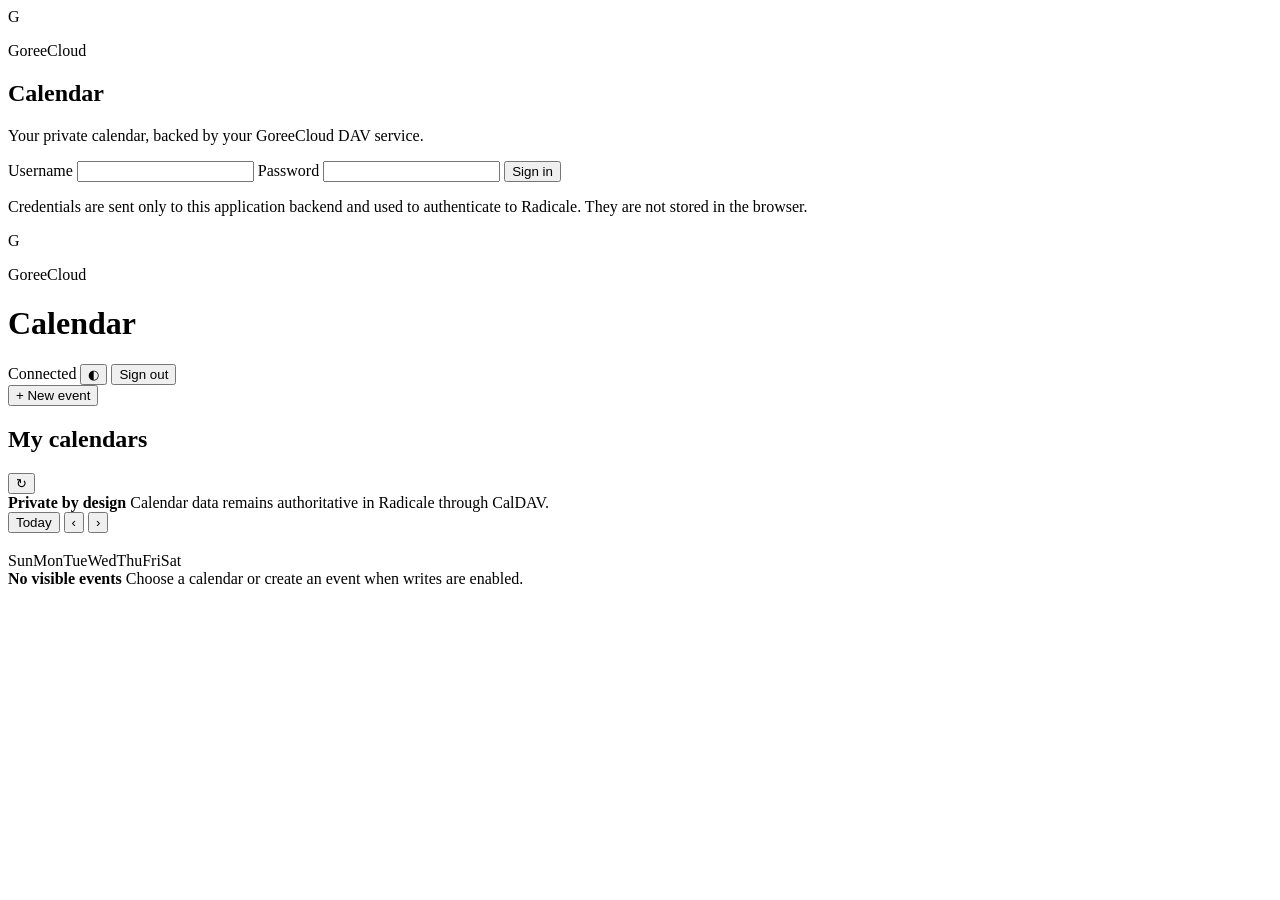
==== frontend/index.html @ fb70b805 "Build native Calendar foundation" ====
<!doctype html>
<html lang="en">
<head>
  <meta charset="utf-8">
  <meta name="viewport" content="width=device-width, initial-scale=1">
  <meta name="color-scheme" content="light dark">
  <meta name="theme-color" content="#f7f9fc">
  <title>GoreeCloud Calendar</title>
  <link rel="stylesheet" href="/assets/styles.css">
  <script defer src="/assets/app.js"></script>
</head>
<body>
  <div class="ambient ambient-one" aria-hidden="true"></div>
  <div class="ambient ambient-two" aria-hidden="true"></div>

  <main id="loginView" class="login-shell">
    <section class="login-card glaze-panel" aria-labelledby="loginTitle">
      <div class="brand-mark" aria-hidden="true">G</div>
      <p class="eyebrow">GoreeCloud</p>
      <h1 id="loginTitle">Calendar</h1>
      <p class="muted">Your private calendar, backed by your GoreeCloud DAV service.</p>
      <form id="loginForm" class="stack">
        <label>
          <span>Username</span>
          <input id="username" name="username" autocomplete="username" required>
        </label>
        <label>
          <span>Password</span>
          <input id="password" name="password" type="password" autocomplete="current-password" required>
        </label>
        <button class="primary-button" type="submit">Sign in</button>
        <p id="loginError" class="form-error" role="alert"></p>
      </form>
      <p class="privacy-note">Credentials are sent only to this application backend and used to authenticate to Radicale. They are not stored in the browser.</p>
    </section>
  </main>

  <div id="appView" class="app-shell hidden">
    <header class="topbar glaze-panel">
      <div class="brand-row">
        <div class="brand-mark compact" aria-hidden="true">G</div>
        <div>
          <p class="eyebrow">GoreeCloud</p>
          <h1>Calendar</h1>
        </div>
      </div>
      <div class="top-actions">
        <span id="syncState" class="status-pill">Connected</span>
        <button id="themeButton" class="icon-button" type="button" aria-label="Toggle appearance">◐</button>
        <button id="logoutButton" class="secondary-button" type="button">Sign out</button>
      </div>
    </header>

    <aside class="sidebar glaze-panel">
      <button id="newEventButton" class="primary-button wide" type="button">+ New event</button>
      <section>
        <div class="section-heading">
          <h2>My calendars</h2>
          <button id="refreshButton" class="icon-button" type="button" aria-label="Refresh calendars">↻</button>
        </div>
        <div id="calendarList" class="calendar-list"></div>
      </section>
      <section class="sidebar-note">
        <strong>Private by design</strong>
        <span>Calendar data remains authoritative in Radicale through CalDAV.</span>
      </section>
    </aside>

    <section class="workspace glaze-panel">
      <div class="calendar-toolbar">
        <div class="toolbar-group">
          <button id="todayButton" class="secondary-button" type="button">Today</button>
          <button id="prevButton" class="icon-button" type="button" aria-label="Previous month">‹</button>
          <button id="nextButton" class="icon-button" type="button" aria-label="Next month">›</button>
        </div>
        <h2 id="monthTitle"></h2>
        <div class="toolbar-group end">
          <span id="userLabel" class="muted small"></span>
        </div>
      </div>
      <div class="weekday-row" aria-hidden="true">
        <span>Sun</span><span>Mon</span><span>Tue</span><span>Wed</span><span>Thu</span><span>Fri</span><span>Sat</span>
      </div>
      <div id="calendarGrid" class="calendar-grid" role="grid" aria-label="Month calendar"></div>
      <div id="emptyState" class="empty-state hidden">
        <strong>No visible events</strong>
        <span>Choose a calendar or create an event when writes are enabled.</span>
      </div>
    </section>
  </div>

  <dialog id="eventDialog" class="event-dialog">
    <form id="eventForm" method="dialog" class="dialog-card">
      <div class="dialog-heading">
        <div>
          <p class="eyebrow">GoreeCloud Calendar</p>
          <h2 id="dialogTitle">New event</h2>
        </div>
        <button id="closeDialogButton" class="icon-button" type="button" aria-label="Close">×</button>
      </div>
      <input id="eventHref" type="hidden">
      <input id="eventEtag" type="hidden">
      <label>
        <span>Calendar</span>
        <select id="eventCalendar" required></select>
      </label>
      <label>
        <span>Title</span>
        <input id="eventSummary" maxlength="500" required>
      </label>
      <label class="check-row">
        <input id="eventAllDay" type="checkbox">
        <span>All day</span>
      </label>
      <div class="two-column">
        <label>
          <span>Starts</span>
          <input id="eventStart" type="datetime-local" required>
        </label>
        <label>
          <span>Ends</span>
          <input id="eventEnd" type="datetime-local">
        </label>
      </div>
      <label>
        <span>Location</span>
        <input id="eventLocation" maxlength="2000">
      </label>
      <label>
        <span>Description</span>
        <textarea id="eventDescription" rows="4" maxlength="20000"></textarea>
      </label>
      <p id="eventWarning" class="dialog-warning hidden"></p>
      <p id="eventError" class="form-error" role="alert"></p>
      <div class="dialog-actions">
        <button id="deleteEventButton" class="danger-button hidden" type="button">Delete</button>
        <div class="spacer"></div>
        <button id="cancelEventButton" class="secondary-button" type="button">Cancel</button>
        <button id="saveEventButton" class="primary-button" type="submit">Save</button>
      </div>
    </form>
  </dialog>

  <div id="toast" class="toast hidden" role="status" aria-live="polite"></div>
</body>
</html>
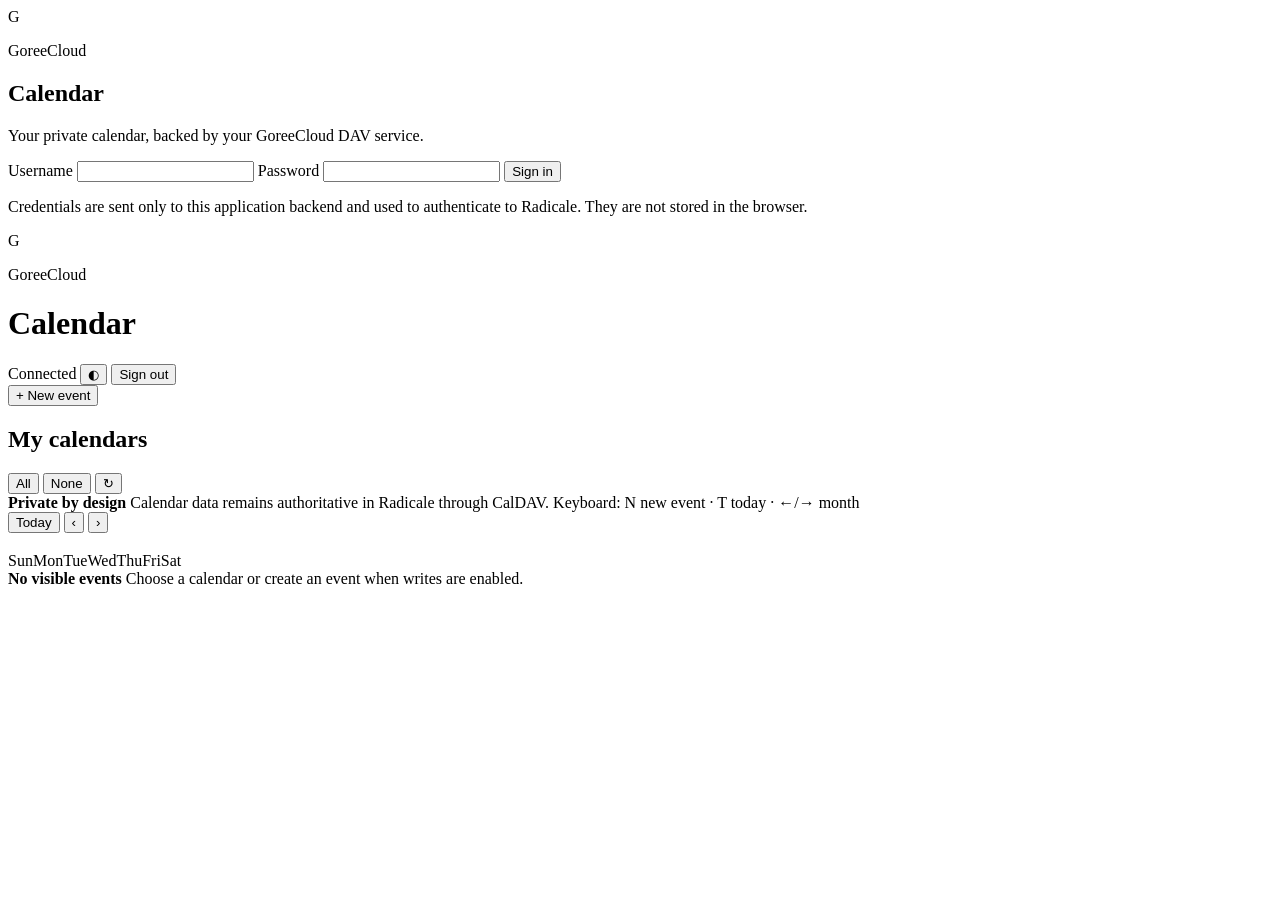
==== commit e4346fd5: "Harden Calendar readiness and Glaze UI" ====
--- a/frontend/index.html
+++ b/frontend/index.html
@@ -45,7 +45,7 @@
         </div>
       </div>
       <div class="top-actions">
-        <span id="syncState" class="status-pill">Connected</span>
+        <span id="syncState" class="status-pill" role="status" aria-live="polite">Connected</span>
         <button id="themeButton" class="icon-button" type="button" aria-label="Toggle appearance">◐</button>
         <button id="logoutButton" class="secondary-button" type="button">Sign out</button>
       </div>
@@ -56,13 +56,18 @@
       <section>
         <div class="section-heading">
           <h2>My calendars</h2>
-          <button id="refreshButton" class="icon-button" type="button" aria-label="Refresh calendars">↻</button>
+          <div class="mini-actions">
+            <button id="selectAllButton" class="text-button" type="button">All</button>
+            <button id="selectNoneButton" class="text-button" type="button">None</button>
+            <button id="refreshButton" class="icon-button" type="button" aria-label="Refresh calendars">↻</button>
+          </div>
         </div>
         <div id="calendarList" class="calendar-list"></div>
       </section>
       <section class="sidebar-note">
         <strong>Private by design</strong>
         <span>Calendar data remains authoritative in Radicale through CalDAV.</span>
+        <span class="shortcut-note">Keyboard: N new event · T today · ←/→ month</span>
       </section>
     </aside>
 
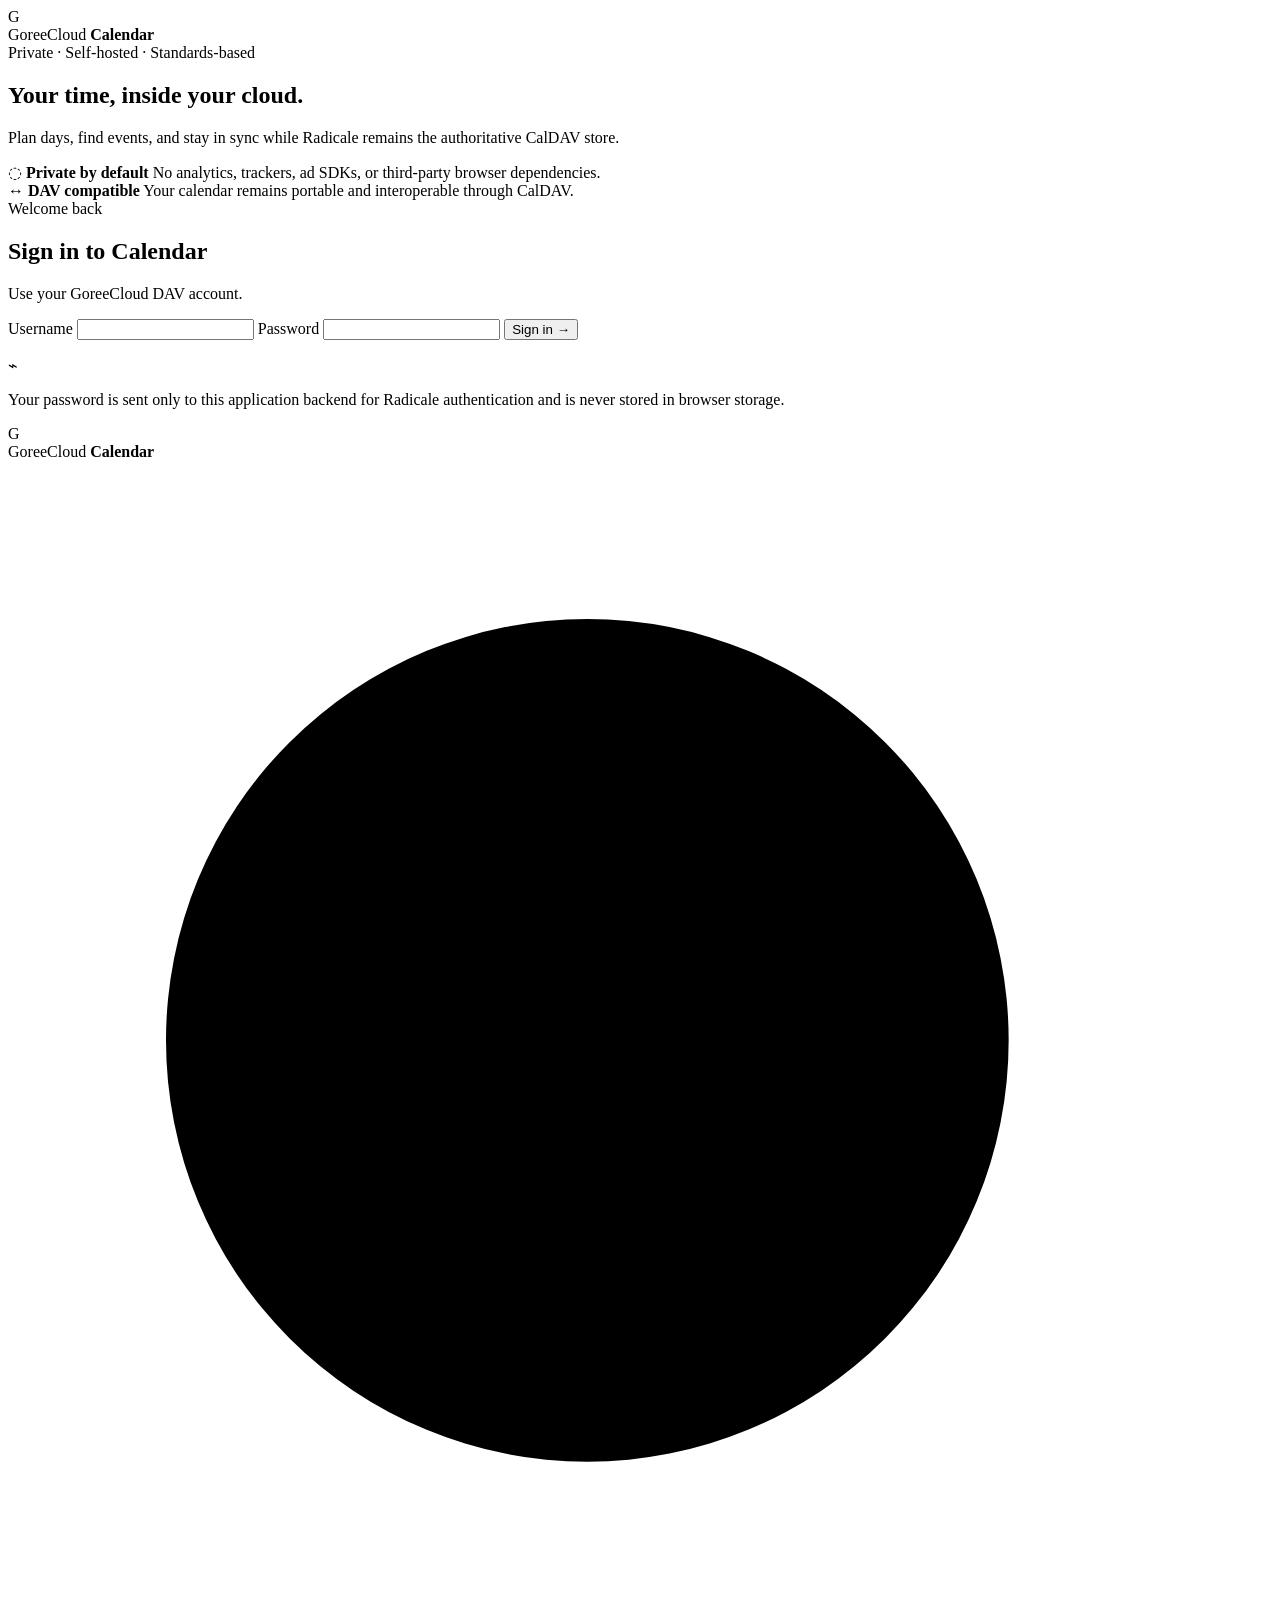
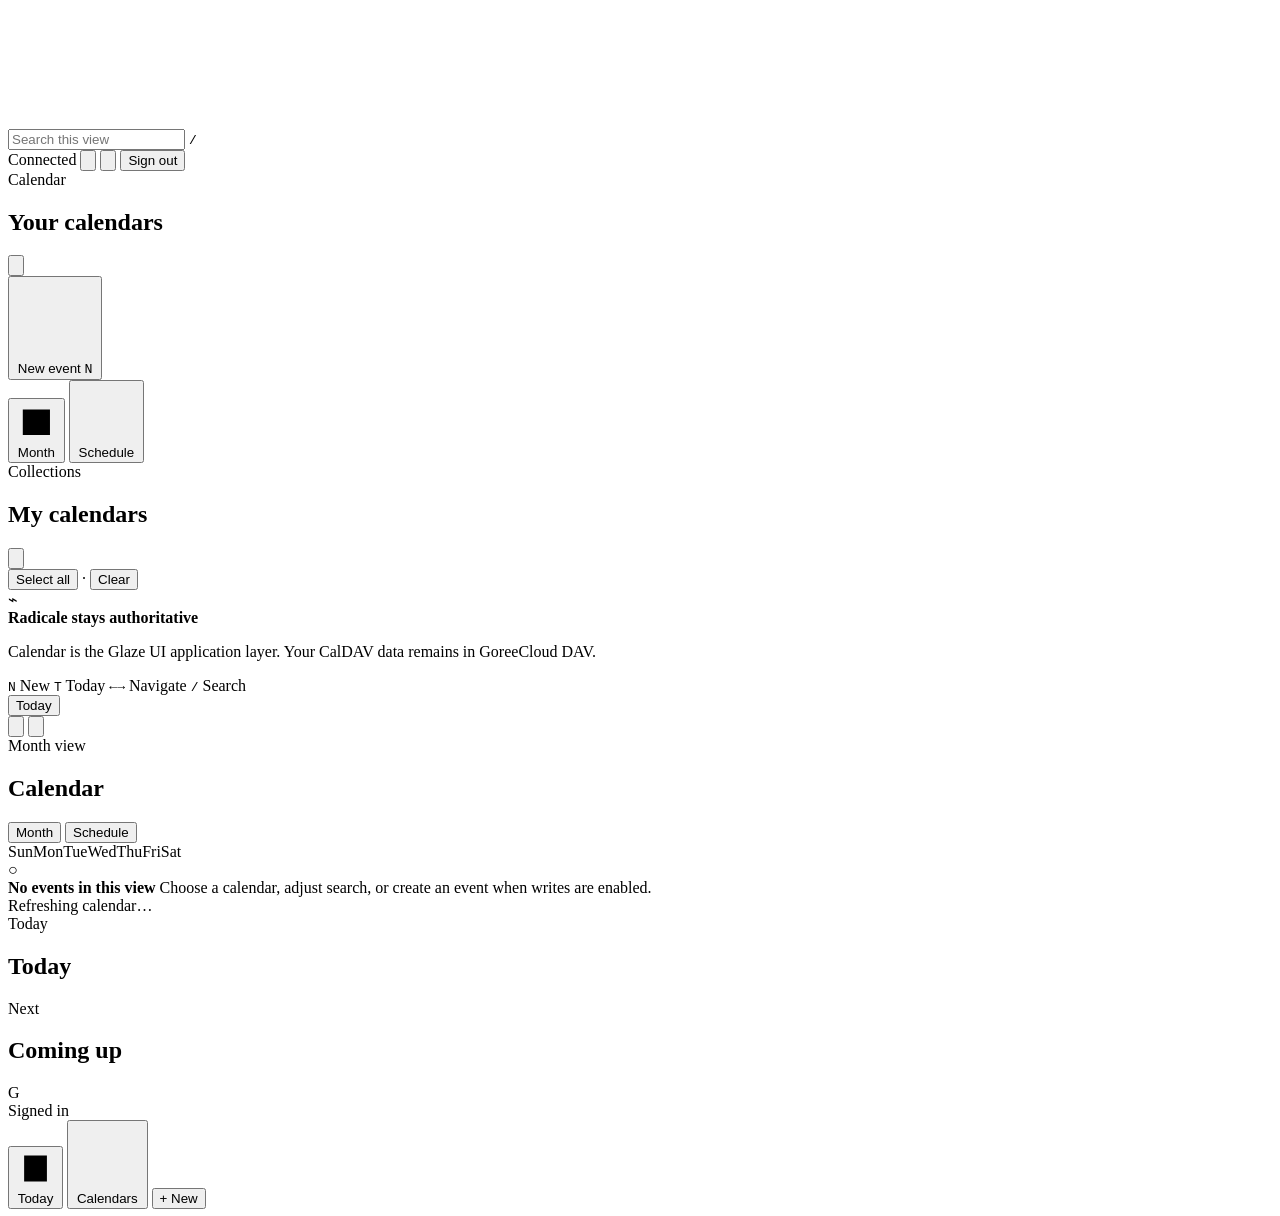
==== commit ac929472: "Rebuild Calendar web shell with Glaze UI" ====
--- a/frontend/index.html
+++ b/frontend/index.html
@@ -2,150 +2,357 @@
 <html lang="en">
 <head>
   <meta charset="utf-8">
-  <meta name="viewport" content="width=device-width, initial-scale=1">
+  <meta name="viewport" content="width=device-width, initial-scale=1, viewport-fit=cover">
   <meta name="color-scheme" content="light dark">
-  <meta name="theme-color" content="#f7f9fc">
+  <meta name="theme-color" content="#f4f7fb">
+  <meta name="description" content="GoreeCloud Calendar — private, self-hosted calendar access through the GoreeCloud Glaze UI.">
+  <meta name="application-name" content="GoreeCloud Calendar">
   <title>GoreeCloud Calendar</title>
+  <link rel="stylesheet" href="/assets/glaze.css">
   <link rel="stylesheet" href="/assets/styles.css">
   <script defer src="/assets/app.js"></script>
 </head>
 <body>
-  <div class="ambient ambient-one" aria-hidden="true"></div>
-  <div class="ambient ambient-two" aria-hidden="true"></div>
+  <div class="glaze-ambient glaze-ambient-a" aria-hidden="true"></div>
+  <div class="glaze-ambient glaze-ambient-b" aria-hidden="true"></div>
+  <div class="glaze-ambient glaze-ambient-c" aria-hidden="true"></div>
 
   <main id="loginView" class="login-shell">
-    <section class="login-card glaze-panel" aria-labelledby="loginTitle">
-      <div class="brand-mark" aria-hidden="true">G</div>
-      <p class="eyebrow">GoreeCloud</p>
-      <h1 id="loginTitle">Calendar</h1>
-      <p class="muted">Your private calendar, backed by your GoreeCloud DAV service.</p>
-      <form id="loginForm" class="stack">
-        <label>
-          <span>Username</span>
-          <input id="username" name="username" autocomplete="username" required>
-        </label>
-        <label>
-          <span>Password</span>
-          <input id="password" name="password" type="password" autocomplete="current-password" required>
-        </label>
-        <button class="primary-button" type="submit">Sign in</button>
-        <p id="loginError" class="form-error" role="alert"></p>
-      </form>
-      <p class="privacy-note">Credentials are sent only to this application backend and used to authenticate to Radicale. They are not stored in the browser.</p>
+    <section class="login-stage glaze-surface" aria-labelledby="loginTitle">
+      <div class="login-story" aria-hidden="true">
+        <div class="brand-lockup brand-lockup-large">
+          <div class="brand-mark">G</div>
+          <div>
+            <span class="brand-overline">GoreeCloud</span>
+            <strong>Calendar</strong>
+          </div>
+        </div>
+        <div class="login-copy">
+          <span class="glaze-kicker">Private · Self-hosted · Standards-based</span>
+          <h1>Your time, inside your cloud.</h1>
+          <p>Plan days, find events, and stay in sync while Radicale remains the authoritative CalDAV store.</p>
+        </div>
+        <div class="principle-grid">
+          <div class="principle-card">
+            <span class="principle-icon">◌</span>
+            <strong>Private by default</strong>
+            <span>No analytics, trackers, ad SDKs, or third-party browser dependencies.</span>
+          </div>
+          <div class="principle-card">
+            <span class="principle-icon">↔</span>
+            <strong>DAV compatible</strong>
+            <span>Your calendar remains portable and interoperable through CalDAV.</span>
+          </div>
+        </div>
+      </div>
+
+      <div class="login-form-panel">
+        <div class="login-form-heading">
+          <span class="glaze-kicker">Welcome back</span>
+          <h2 id="loginTitle">Sign in to Calendar</h2>
+          <p class="glaze-muted">Use your GoreeCloud DAV account.</p>
+        </div>
+        <form id="loginForm" class="glaze-stack" novalidate>
+          <label class="glaze-field">
+            <span>Username</span>
+            <input id="username" name="username" autocomplete="username" required maxlength="254">
+          </label>
+          <label class="glaze-field">
+            <span>Password</span>
+            <input id="password" name="password" type="password" autocomplete="current-password" required maxlength="2048">
+          </label>
+          <button class="glaze-button glaze-button-primary glaze-button-large" type="submit">
+            <span>Sign in</span>
+            <span aria-hidden="true">→</span>
+          </button>
+          <p id="loginError" class="glaze-error" role="alert" aria-live="assertive"></p>
+        </form>
+        <div class="privacy-callout">
+          <span class="privacy-lock" aria-hidden="true">⌁</span>
+          <p>Your password is sent only to this application backend for Radicale authentication and is never stored in browser storage.</p>
+        </div>
+      </div>
     </section>
   </main>
 
   <div id="appView" class="app-shell hidden">
-    <header class="topbar glaze-panel">
-      <div class="brand-row">
-        <div class="brand-mark compact" aria-hidden="true">G</div>
+    <header class="app-topbar glaze-surface">
+      <div class="brand-lockup">
+        <div class="brand-mark brand-mark-small">G</div>
+        <div class="brand-copy">
+          <span class="brand-overline">GoreeCloud</span>
+          <strong>Calendar</strong>
+        </div>
+      </div>
+
+      <div class="topbar-search">
+        <label class="search-box" for="eventSearch">
+          <svg viewBox="0 0 24 24" aria-hidden="true"><path d="m21 21-4.35-4.35m2.35-5.65a8 8 0 1 1-16 0 8 8 0 0 1 16 0Z"/></svg>
+          <input id="eventSearch" type="search" placeholder="Search this view" autocomplete="off" aria-label="Search events in this view">
+          <kbd>/</kbd>
+        </label>
+      </div>
+
+      <div class="topbar-actions">
+        <span id="syncState" class="glaze-status" data-state="ok" role="status" aria-live="polite">
+          <span class="status-dot" aria-hidden="true"></span>
+          <span>Connected</span>
+        </span>
+        <button id="calendarPanelToggle" class="glaze-icon-button mobile-only" type="button" aria-label="Open calendars" aria-controls="calendarPanel" aria-expanded="false">
+          <svg viewBox="0 0 24 24" aria-hidden="true"><path d="M4 5h16M4 12h16M4 19h16"/></svg>
+        </button>
+        <button id="themeButton" class="glaze-icon-button" type="button" aria-label="Appearance: system">
+          <svg viewBox="0 0 24 24" aria-hidden="true"><path d="M12 3a9 9 0 1 0 9 9 7 7 0 0 1-9-9Z"/></svg>
+        </button>
+        <button id="logoutButton" class="glaze-button glaze-button-secondary topbar-signout" type="button">Sign out</button>
+      </div>
+    </header>
+
+    <aside id="calendarPanel" class="calendar-panel glaze-surface" aria-label="Calendar navigation">
+      <div class="panel-mobile-heading mobile-only">
         <div>
-          <p class="eyebrow">GoreeCloud</p>
-          <h1>Calendar</h1>
-        </div>
-      </div>
-      <div class="top-actions">
-        <span id="syncState" class="status-pill" role="status" aria-live="polite">Connected</span>
-        <button id="themeButton" class="icon-button" type="button" aria-label="Toggle appearance">◐</button>
-        <button id="logoutButton" class="secondary-button" type="button">Sign out</button>
-      </div>
-    </header>
-
-    <aside class="sidebar glaze-panel">
-      <button id="newEventButton" class="primary-button wide" type="button">+ New event</button>
-      <section>
+          <span class="glaze-kicker">Calendar</span>
+          <h2>Your calendars</h2>
+        </div>
+        <button id="calendarPanelClose" class="glaze-icon-button" type="button" aria-label="Close calendars">
+          <svg viewBox="0 0 24 24" aria-hidden="true"><path d="M6 6l12 12M18 6 6 18"/></svg>
+        </button>
+      </div>
+
+      <button id="newEventButton" class="glaze-button glaze-button-primary glaze-button-wide new-event-button" type="button">
+        <svg viewBox="0 0 24 24" aria-hidden="true"><path d="M12 5v14M5 12h14"/></svg>
+        <span>New event</span>
+        <kbd>N</kbd>
+      </button>
+
+      <nav class="primary-nav" aria-label="Calendar views">
+        <button id="monthNavButton" class="nav-item is-active" type="button" data-view="month" aria-current="page">
+          <svg viewBox="0 0 24 24" aria-hidden="true"><path d="M4 5h16v15H4zM8 3v4M16 3v4M4 9h16"/></svg>
+          <span>Month</span>
+        </button>
+        <button id="scheduleNavButton" class="nav-item" type="button" data-view="schedule">
+          <svg viewBox="0 0 24 24" aria-hidden="true"><path d="M8 6h12M8 12h12M8 18h12M4 6h.01M4 12h.01M4 18h.01"/></svg>
+          <span>Schedule</span>
+        </button>
+      </nav>
+
+      <section class="calendar-section" aria-labelledby="calendarListHeading">
         <div class="section-heading">
-          <h2>My calendars</h2>
-          <div class="mini-actions">
-            <button id="selectAllButton" class="text-button" type="button">All</button>
-            <button id="selectNoneButton" class="text-button" type="button">None</button>
-            <button id="refreshButton" class="icon-button" type="button" aria-label="Refresh calendars">↻</button>
-          </div>
-        </div>
-        <div id="calendarList" class="calendar-list"></div>
+          <div>
+            <span class="section-label">Collections</span>
+            <h2 id="calendarListHeading">My calendars</h2>
+          </div>
+          <button id="refreshButton" class="glaze-icon-button glaze-icon-button-small" type="button" aria-label="Refresh calendars">
+            <svg viewBox="0 0 24 24" aria-hidden="true"><path d="M20 11a8 8 0 1 0-2.34 5.66M20 4v7h-7"/></svg>
+          </button>
+        </div>
+        <div class="selection-actions" aria-label="Calendar selection shortcuts">
+          <button id="selectAllButton" class="glaze-text-button" type="button">Select all</button>
+          <span aria-hidden="true">·</span>
+          <button id="selectNoneButton" class="glaze-text-button" type="button">Clear</button>
+        </div>
+        <div id="calendarList" class="calendar-list" aria-live="polite"></div>
       </section>
-      <section class="sidebar-note">
-        <strong>Private by design</strong>
-        <span>Calendar data remains authoritative in Radicale through CalDAV.</span>
-        <span class="shortcut-note">Keyboard: N new event · T today · ←/→ month</span>
+
+      <section class="privacy-card">
+        <div class="privacy-card-icon" aria-hidden="true">⌁</div>
+        <div>
+          <strong>Radicale stays authoritative</strong>
+          <p>Calendar is the Glaze UI application layer. Your CalDAV data remains in GoreeCloud DAV.</p>
+        </div>
       </section>
+
+      <div class="keyboard-hints desktop-only" aria-label="Keyboard shortcuts">
+        <span><kbd>N</kbd> New</span>
+        <span><kbd>T</kbd> Today</span>
+        <span><kbd>←</kbd><kbd>→</kbd> Navigate</span>
+        <span><kbd>/</kbd> Search</span>
+      </div>
     </aside>
 
-    <section class="workspace glaze-panel">
-      <div class="calendar-toolbar">
-        <div class="toolbar-group">
-          <button id="todayButton" class="secondary-button" type="button">Today</button>
-          <button id="prevButton" class="icon-button" type="button" aria-label="Previous month">‹</button>
-          <button id="nextButton" class="icon-button" type="button" aria-label="Next month">›</button>
-        </div>
-        <h2 id="monthTitle"></h2>
-        <div class="toolbar-group end">
-          <span id="userLabel" class="muted small"></span>
-        </div>
-      </div>
-      <div class="weekday-row" aria-hidden="true">
-        <span>Sun</span><span>Mon</span><span>Tue</span><span>Wed</span><span>Thu</span><span>Fri</span><span>Sat</span>
-      </div>
-      <div id="calendarGrid" class="calendar-grid" role="grid" aria-label="Month calendar"></div>
-      <div id="emptyState" class="empty-state hidden">
-        <strong>No visible events</strong>
-        <span>Choose a calendar or create an event when writes are enabled.</span>
-      </div>
-    </section>
+    <main class="calendar-workspace">
+      <section class="calendar-surface glaze-surface" aria-labelledby="monthTitle">
+        <div class="calendar-toolbar">
+          <div class="toolbar-left">
+            <button id="todayButton" class="glaze-button glaze-button-secondary" type="button">Today</button>
+            <div class="month-nav" aria-label="Month navigation">
+              <button id="prevButton" class="glaze-icon-button" type="button" aria-label="Previous month">
+                <svg viewBox="0 0 24 24" aria-hidden="true"><path d="m15 18-6-6 6-6"/></svg>
+              </button>
+              <button id="nextButton" class="glaze-icon-button" type="button" aria-label="Next month">
+                <svg viewBox="0 0 24 24" aria-hidden="true"><path d="m9 18 6-6-6-6"/></svg>
+              </button>
+            </div>
+          </div>
+
+          <div class="toolbar-title">
+            <span id="viewEyebrow" class="glaze-kicker">Month view</span>
+            <h1 id="monthTitle">Calendar</h1>
+          </div>
+
+          <div class="toolbar-right">
+            <div class="view-switcher" role="group" aria-label="Calendar view">
+              <button id="monthViewButton" class="view-switch is-active" type="button" data-view="month" aria-pressed="true">Month</button>
+              <button id="scheduleViewButton" class="view-switch" type="button" data-view="schedule" aria-pressed="false">Schedule</button>
+            </div>
+          </div>
+        </div>
+
+        <div id="monthView" class="month-view">
+          <div class="weekday-row" aria-hidden="true">
+            <span>Sun</span><span>Mon</span><span>Tue</span><span>Wed</span><span>Thu</span><span>Fri</span><span>Sat</span>
+          </div>
+          <div id="calendarGrid" class="calendar-grid" role="grid" aria-label="Month calendar"></div>
+        </div>
+
+        <div id="scheduleView" class="schedule-view hidden" aria-label="Schedule view">
+          <div id="scheduleList" class="schedule-list"></div>
+        </div>
+
+        <div id="emptyState" class="empty-state hidden" role="status">
+          <div class="empty-icon" aria-hidden="true">○</div>
+          <strong>No events in this view</strong>
+          <span id="emptyStateCopy">Choose a calendar, adjust search, or create an event when writes are enabled.</span>
+        </div>
+
+        <div id="loadingState" class="loading-overlay hidden" aria-live="polite" aria-busy="true">
+          <div class="loading-card">
+            <span class="loading-spinner" aria-hidden="true"></span>
+            <span>Refreshing calendar…</span>
+          </div>
+        </div>
+      </section>
+
+      <aside class="insight-rail glaze-surface" aria-label="Calendar overview">
+        <section class="rail-section">
+          <div class="rail-heading">
+            <div>
+              <span class="section-label">Today</span>
+              <h2 id="todayHeading">Today</h2>
+            </div>
+            <span id="todayDate" class="date-badge"></span>
+          </div>
+          <div id="todayEvents" class="rail-event-list"></div>
+        </section>
+        <section class="rail-section rail-section-divider">
+          <div class="rail-heading">
+            <div>
+              <span class="section-label">Next</span>
+              <h2>Coming up</h2>
+            </div>
+          </div>
+          <div id="upcomingEvents" class="rail-event-list"></div>
+        </section>
+        <div class="account-chip">
+          <span class="avatar" aria-hidden="true">G</span>
+          <div>
+            <span class="section-label">Signed in</span>
+            <strong id="userLabel"></strong>
+          </div>
+        </div>
+      </aside>
+    </main>
+
+    <nav class="mobile-action-bar mobile-only" aria-label="Quick actions">
+      <button id="mobileTodayButton" type="button">
+        <svg viewBox="0 0 24 24" aria-hidden="true"><path d="M5 4h14v16H5zM8 2v4M16 2v4M5 8h14"/></svg>
+        <span>Today</span>
+      </button>
+      <button id="mobileCalendarsButton" type="button">
+        <svg viewBox="0 0 24 24" aria-hidden="true"><path d="M4 6h16M4 12h16M4 18h16"/></svg>
+        <span>Calendars</span>
+      </button>
+      <button id="mobileNewButton" class="mobile-new" type="button">
+        <span aria-hidden="true">+</span>
+        <span>New</span>
+      </button>
+    </nav>
   </div>
 
   <dialog id="eventDialog" class="event-dialog">
-    <form id="eventForm" method="dialog" class="dialog-card">
-      <div class="dialog-heading">
+    <form id="eventForm" method="dialog" class="event-dialog-card" novalidate>
+      <header class="dialog-header">
         <div>
-          <p class="eyebrow">GoreeCloud Calendar</p>
+          <span class="glaze-kicker">GoreeCloud Calendar</span>
           <h2 id="dialogTitle">New event</h2>
         </div>
-        <button id="closeDialogButton" class="icon-button" type="button" aria-label="Close">×</button>
-      </div>
+        <div class="dialog-header-actions">
+          <span id="readOnlyBadge" class="glaze-badge hidden">Read only</span>
+          <button id="closeDialogButton" class="glaze-icon-button" type="button" aria-label="Close event dialog">
+            <svg viewBox="0 0 24 24" aria-hidden="true"><path d="M6 6l12 12M18 6 6 18"/></svg>
+          </button>
+        </div>
+      </header>
+
       <input id="eventHref" type="hidden">
       <input id="eventEtag" type="hidden">
-      <label>
-        <span>Calendar</span>
-        <select id="eventCalendar" required></select>
-      </label>
-      <label>
-        <span>Title</span>
-        <input id="eventSummary" maxlength="500" required>
-      </label>
-      <label class="check-row">
-        <input id="eventAllDay" type="checkbox">
-        <span>All day</span>
-      </label>
-      <div class="two-column">
-        <label>
-          <span>Starts</span>
-          <input id="eventStart" type="datetime-local" required>
+
+      <div class="dialog-body">
+        <label class="glaze-field event-title-field">
+          <span>Title</span>
+          <input id="eventSummary" maxlength="500" placeholder="Event title" required>
         </label>
-        <label>
-          <span>Ends</span>
-          <input id="eventEnd" type="datetime-local">
+
+        <div class="event-form-grid">
+          <label class="glaze-field">
+            <span>Calendar</span>
+            <select id="eventCalendar" required></select>
+          </label>
+          <label class="glaze-check-row">
+            <input id="eventAllDay" type="checkbox">
+            <span>All day</span>
+          </label>
+        </div>
+
+        <div class="event-form-grid two-up">
+          <label class="glaze-field">
+            <span>Starts</span>
+            <input id="eventStart" type="datetime-local" required>
+          </label>
+          <label class="glaze-field">
+            <span>Ends</span>
+            <input id="eventEnd" type="datetime-local">
+          </label>
+        </div>
+
+        <label class="glaze-field">
+          <span>Location</span>
+          <input id="eventLocation" maxlength="2000" placeholder="Add a location">
         </label>
-      </div>
-      <label>
-        <span>Location</span>
-        <input id="eventLocation" maxlength="2000">
-      </label>
-      <label>
-        <span>Description</span>
-        <textarea id="eventDescription" rows="4" maxlength="20000"></textarea>
-      </label>
-      <p id="eventWarning" class="dialog-warning hidden"></p>
-      <p id="eventError" class="form-error" role="alert"></p>
-      <div class="dialog-actions">
-        <button id="deleteEventButton" class="danger-button hidden" type="button">Delete</button>
-        <div class="spacer"></div>
-        <button id="cancelEventButton" class="secondary-button" type="button">Cancel</button>
-        <button id="saveEventButton" class="primary-button" type="submit">Save</button>
-      </div>
+
+        <label class="glaze-field">
+          <span>Description</span>
+          <textarea id="eventDescription" rows="5" maxlength="20000" placeholder="Add notes or details"></textarea>
+        </label>
+
+        <p id="eventWarning" class="glaze-notice hidden"></p>
+        <p id="eventError" class="glaze-error" role="alert" aria-live="assertive"></p>
+      </div>
+
+      <footer class="dialog-actions">
+        <button id="deleteEventButton" class="glaze-button glaze-button-danger hidden" type="button">Delete</button>
+        <span class="dialog-spacer"></span>
+        <button id="cancelEventButton" class="glaze-button glaze-button-secondary" type="button">Cancel</button>
+        <button id="saveEventButton" class="glaze-button glaze-button-primary" type="submit">Save event</button>
+      </footer>
     </form>
   </dialog>
 
-  <div id="toast" class="toast hidden" role="status" aria-live="polite"></div>
+  <dialog id="confirmDialog" class="confirm-dialog">
+    <section class="confirm-card">
+      <div class="confirm-icon" aria-hidden="true">!</div>
+      <div>
+        <span class="glaze-kicker">Confirm action</span>
+        <h2 id="confirmTitle">Confirm</h2>
+        <p id="confirmCopy" class="glaze-muted"></p>
+      </div>
+      <div class="confirm-actions">
+        <button id="confirmCancelButton" class="glaze-button glaze-button-secondary" type="button">Cancel</button>
+        <button id="confirmActionButton" class="glaze-button glaze-button-danger" type="button">Continue</button>
+      </div>
+    </section>
+  </dialog>
+
+  <div id="toast" class="glaze-toast hidden" role="status" aria-live="polite"></div>
 </body>
 </html>
